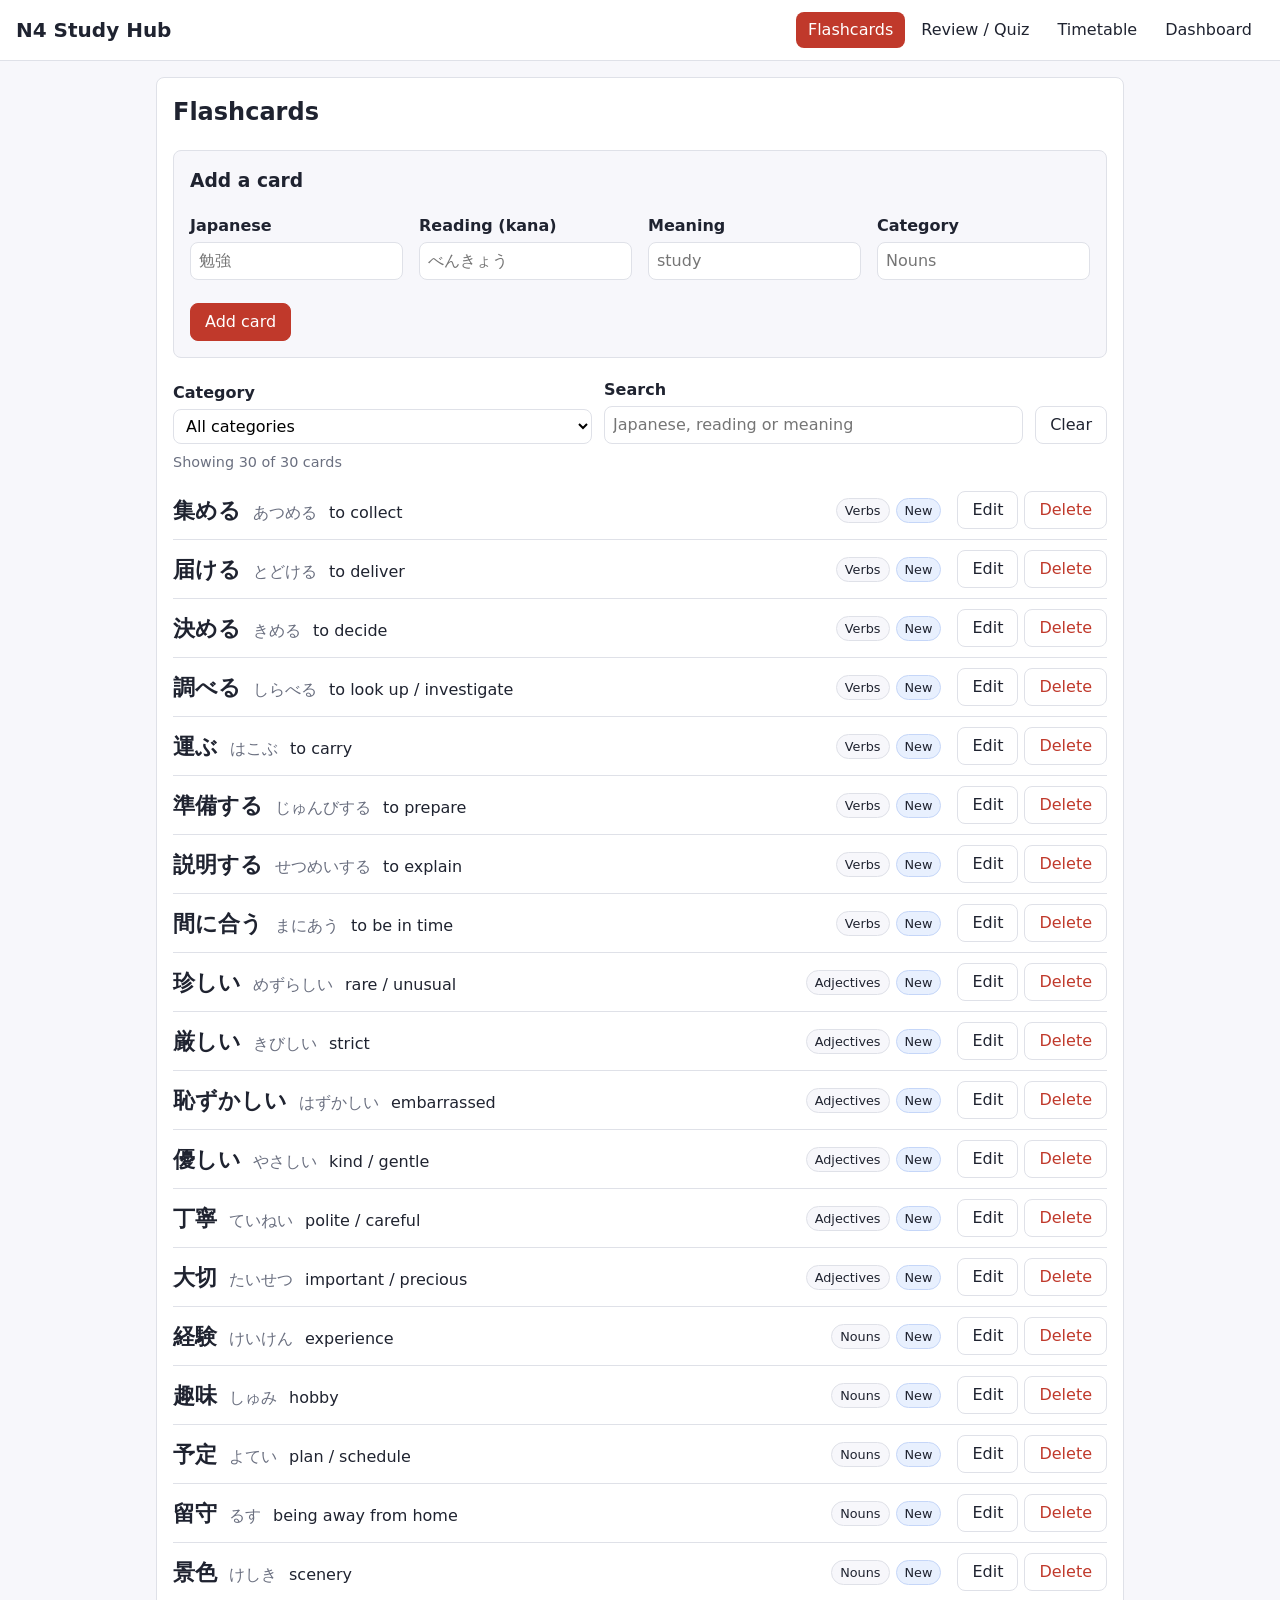
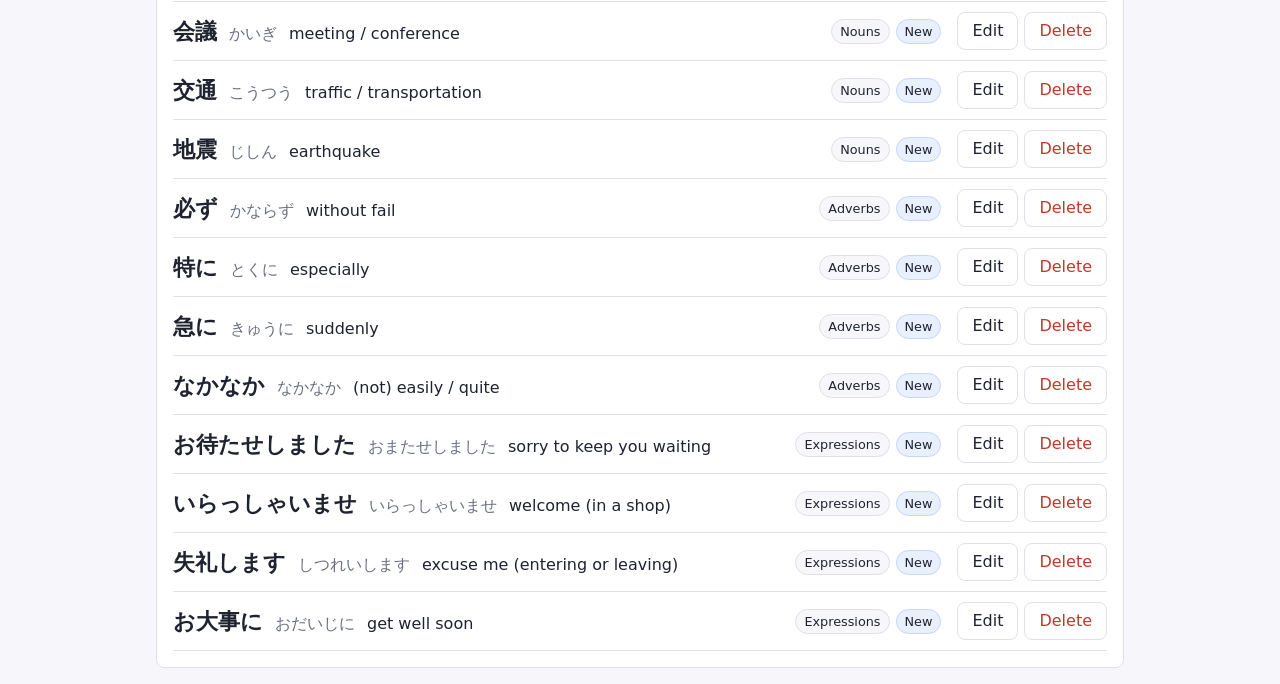
==== index.html @ 4894b8aa "feat(cards): edit, filter/search, seed deck Co-Authored-By: Claude Opus 5.5 <noreply@anthropic.com>" ====
<!DOCTYPE html>
<html lang="en">
<head>
  <meta charset="UTF-8">
  <meta name="viewport" content="width=device-width, initial-scale=1.0">
  <title>N4 Study Hub</title>
  <link rel="stylesheet" href="css/style.css">
</head>
<body>
  <header class="site-header">
    <h1 class="logo">N4 Study Hub</h1>
    <nav class="nav" aria-label="Main">
      <a href="#cards" data-nav="cards">Flashcards</a>
      <a href="#review" data-nav="review">Review / Quiz</a>
      <a href="#timetable" data-nav="timetable">Timetable</a>
      <a href="#dashboard" data-nav="dashboard">Dashboard</a>
    </nav>
  </header>

  <!-- Warnings such as "saved data was corrupted" appear here -->
  <div id="banner" class="banner" role="alert" hidden>
    <span id="banner-text"></span>
    <button type="button" id="banner-close" class="button">Dismiss</button>
  </div>

  <main>
    <section id="view-cards" data-view="cards" hidden>
      <h2>Flashcards</h2>

      <form id="card-form" class="form" novalidate>
        <h3 id="card-form-title">Add a card</h3>

        <div class="form-grid">
          <div class="field">
            <label for="card-japanese">Japanese</label>
            <input id="card-japanese" name="japanese" lang="ja" autocomplete="off"
                   placeholder="勉強" aria-describedby="card-japanese-error">
            <p id="card-japanese-error" class="error"></p>
          </div>

          <div class="field">
            <label for="card-reading">Reading (kana)</label>
            <input id="card-reading" name="reading" lang="ja" autocomplete="off"
                   placeholder="べんきょう" aria-describedby="card-reading-error">
            <p id="card-reading-error" class="error"></p>
          </div>

          <div class="field">
            <label for="card-meaning">Meaning</label>
            <input id="card-meaning" name="meaning" autocomplete="off"
                   placeholder="study" aria-describedby="card-meaning-error">
            <p id="card-meaning-error" class="error"></p>
          </div>

          <div class="field">
            <label for="card-category">Category</label>
            <input id="card-category" name="category" list="category-options" autocomplete="off"
                   placeholder="Nouns" aria-describedby="card-category-error">
            <datalist id="category-options"></datalist>
            <p id="card-category-error" class="error"></p>
          </div>
        </div>

        <div class="form-actions">
          <button type="submit" id="card-submit" class="button button-primary">Add card</button>
          <button type="button" id="card-cancel" class="button" hidden>Cancel</button>
          <p id="card-form-status" class="form-status" role="status"></p>
        </div>
      </form>

      <div class="toolbar">
        <div class="field">
          <label for="card-filter-category">Category</label>
          <select id="card-filter-category"></select>
        </div>
        <div class="field">
          <label for="card-search">Search</label>
          <input id="card-search" type="search" autocomplete="off" placeholder="Japanese, reading or meaning">
        </div>
        <button type="button" id="card-clear-filters" class="button">Clear</button>
      </div>
      <p id="card-count" class="count" aria-live="polite"></p>

      <ul id="card-list" class="card-list"></ul>
      <p id="card-empty" class="empty" hidden></p>
    </section>

    <section id="view-review" data-view="review" hidden>
      <h2>Review / Quiz</h2>
      <p class="placeholder">Flip review and quiz coming on Days 5–6.</p>
    </section>

    <section id="view-timetable" data-view="timetable" hidden>
      <h2>Timetable</h2>
      <p class="placeholder">Weekly grid coming on Day 7.</p>
    </section>

    <section id="view-dashboard" data-view="dashboard" hidden>
      <h2>Dashboard</h2>
      <p class="placeholder">Stats coming on Day 9.</p>
    </section>
  </main>

  <script type="module" src="js/main.js"></script>
</body>
</html>
---- css/style.css ----
/* ---------- Base ---------- */
:root {
  --bg: #f7f7fb;
  --surface: #ffffff;
  --text: #1f2330;
  --muted: #6b7080;
  --accent: #c0392b;
  --accent-soft: #fbe9e7;
  --border: #dfe1e8;
  --warn-bg: #fff4d6;
  --warn-text: #7a5600;
  --radius: 8px;
}

*,
*::before,
*::after {
  box-sizing: border-box;
}

body {
  margin: 0;
  font-family: system-ui, -apple-system, "Segoe UI", "Hiragino Sans", "Yu Gothic UI", "Meiryo", sans-serif;
  background: var(--bg);
  color: var(--text);
  line-height: 1.5;
}

main {
  max-width: 1000px;
  margin: 0 auto;
  padding: 16px;
}

/* ---------- Header + nav ---------- */
.site-header {
  display: flex;
  flex-wrap: wrap;
  align-items: center;
  justify-content: space-between;
  gap: 8px 16px;
  padding: 12px 16px;
  background: var(--surface);
  border-bottom: 1px solid var(--border);
}

.logo {
  margin: 0;
  font-size: 1.25rem;
}

.nav {
  display: flex;
  flex-wrap: wrap;
  gap: 4px;
}

.nav a {
  padding: 6px 12px;
  border-radius: var(--radius);
  color: var(--text);
  text-decoration: none;
}

.nav a:hover,
.nav a:focus-visible {
  background: var(--accent-soft);
}

.nav a[aria-current="page"] {
  background: var(--accent);
  color: #fff;
}

/* ---------- Banner ---------- */
.banner {
  display: flex;
  align-items: center;
  justify-content: space-between;
  gap: 12px;
  max-width: 1000px;
  margin: 12px auto 0;
  padding: 10px 16px;
  background: var(--warn-bg);
  color: var(--warn-text);
  border-radius: var(--radius);
}

.banner[hidden] {
  display: none;
}

/* ---------- Buttons ---------- */
.button {
  padding: 6px 14px;
  border: 1px solid var(--border);
  border-radius: var(--radius);
  background: var(--surface);
  color: var(--text);
  font: inherit;
  cursor: pointer;
}

.button:hover {
  background: var(--bg);
}

.button:disabled {
  opacity: 0.5;
  cursor: not-allowed;
}

.button-primary {
  background: var(--accent);
  border-color: var(--accent);
  color: #fff;
}

.button-primary:hover {
  background: #a93226;
}

.button-danger {
  color: var(--accent);
}

:focus-visible {
  outline: 3px solid #2f6fde;
  outline-offset: 2px;
}

/* ---------- Forms ---------- */
.form {
  margin-bottom: 20px;
  padding: 16px;
  border: 1px solid var(--border);
  border-radius: var(--radius);
  background: var(--bg);
}

.form h3 {
  margin-top: 0;
}

.form-grid {
  display: grid;
  grid-template-columns: repeat(auto-fit, minmax(200px, 1fr));
  gap: 4px 16px;
}

.field label {
  display: block;
  font-weight: 600;
  margin-bottom: 4px;
}

.field input,
.field select,
.toolbar input,
.toolbar select {
  width: 100%;
  padding: 6px 8px;
  border: 1px solid var(--border);
  border-radius: var(--radius);
  font: inherit;
  background: var(--surface);
}

.field input[aria-invalid="true"] {
  border-color: var(--accent);
}

.error {
  min-height: 1.5em;
  margin: 2px 0 0;
  color: var(--accent);
  font-size: 0.875rem;
}

.form-actions {
  display: flex;
  flex-wrap: wrap;
  align-items: center;
  gap: 8px 12px;
}

.form-status {
  margin: 0;
  color: var(--muted);
}

/* ---------- Toolbar (filters) ---------- */
.toolbar {
  display: flex;
  flex-wrap: wrap;
  align-items: flex-end;
  gap: 8px 12px;
}

.toolbar .field {
  flex: 1 1 200px;
}

.count {
  margin: 8px 0;
  color: var(--muted);
  font-size: 0.9rem;
}

/* ---------- Card list ---------- */
.card-list {
  list-style: none;
  margin: 0;
  padding: 0;
}

.card-item {
  display: flex;
  flex-wrap: wrap;
  align-items: center;
  gap: 8px 16px;
  padding: 10px 0;
  border-bottom: 1px solid var(--border);
}

.card-item-text {
  display: flex;
  flex-wrap: wrap;
  align-items: baseline;
  gap: 4px 12px;
  flex: 1 1 260px;
  min-width: 0;
  overflow-wrap: anywhere;
}

.card-japanese {
  font-size: 1.4rem;
  font-weight: 600;
}

.card-reading {
  color: var(--muted);
}

.card-item-meta,
.card-item-actions {
  display: flex;
  gap: 6px;
}

.tag,
.status {
  padding: 2px 8px;
  border-radius: 999px;
  font-size: 0.8rem;
  background: var(--bg);
  border: 1px solid var(--border);
}

.status-new {
  background: #e8f0fe;
  border-color: #c5d6f8;
}

.status-learning {
  background: #fff4d6;
  border-color: #f0dca0;
}

.status-known {
  background: #e3f4e8;
  border-color: #b6e0c2;
}

.empty {
  color: var(--muted);
  text-align: center;
  padding: 16px;
}

/* ---------- Views ---------- */
[data-view] {
  background: var(--surface);
  border: 1px solid var(--border);
  border-radius: var(--radius);
  padding: 16px;
}

[data-view] h2 {
  margin-top: 0;
}

.placeholder {
  color: var(--muted);
}
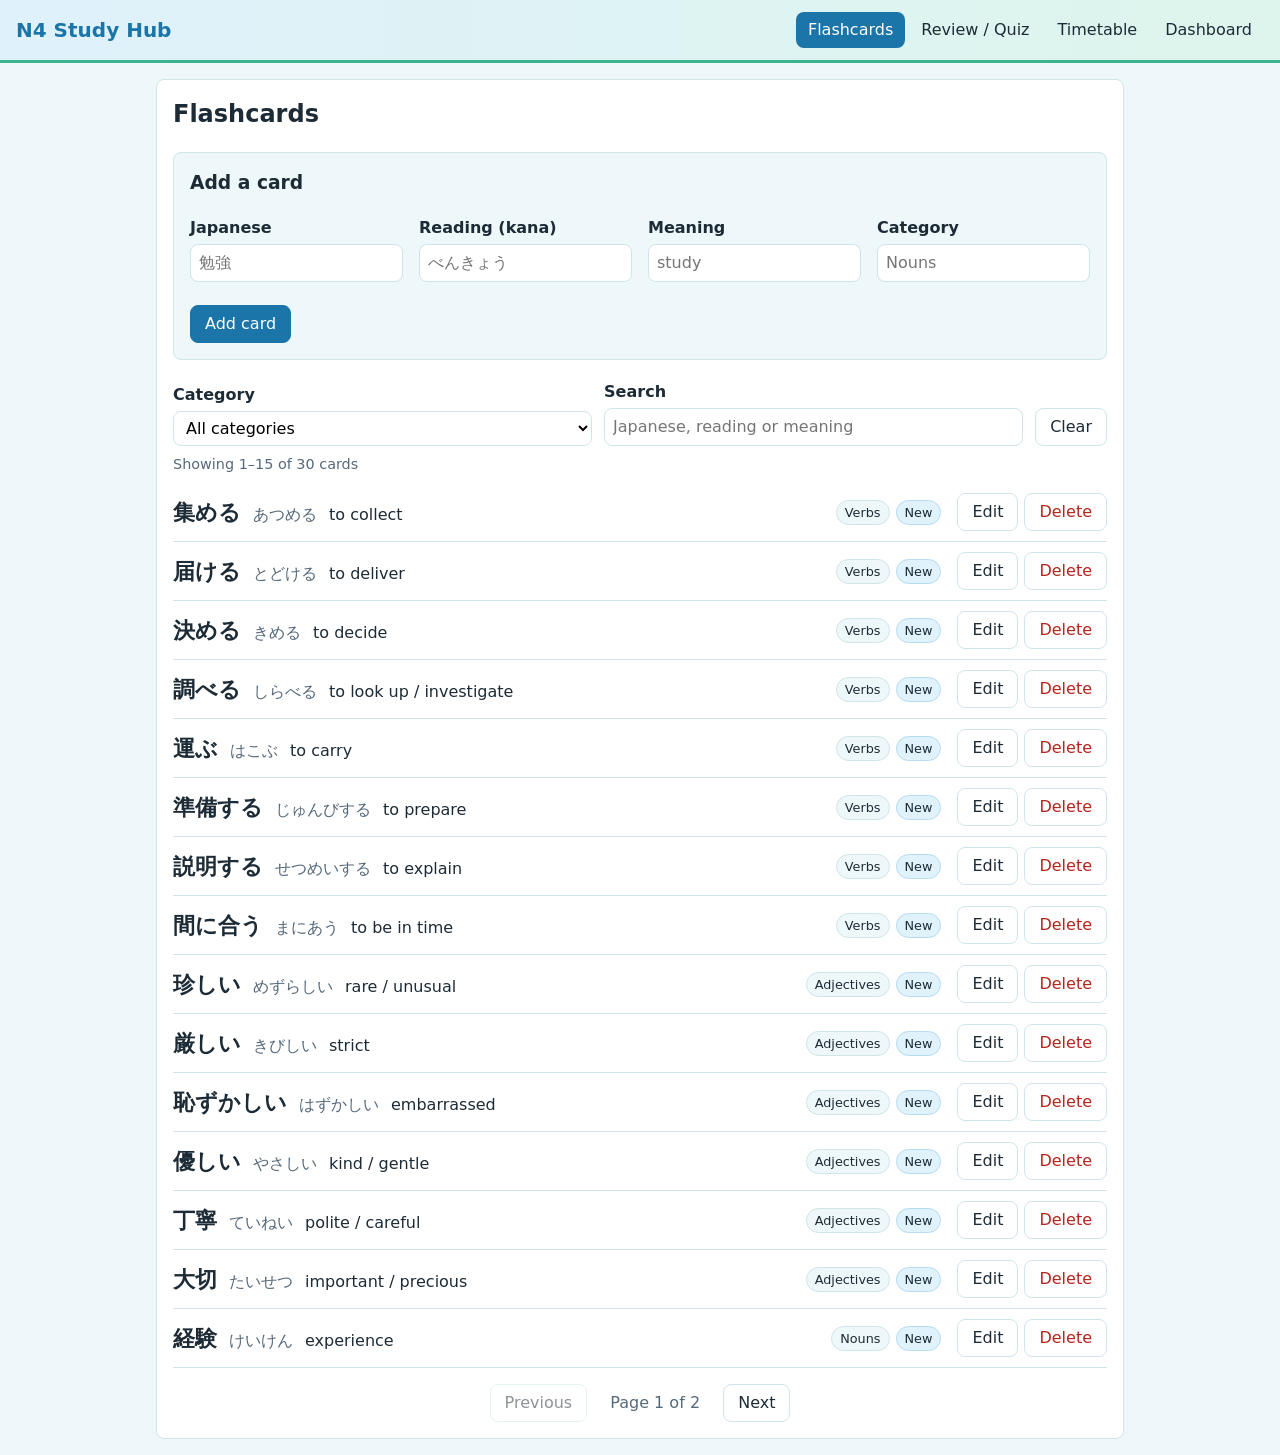
==== commit dee71e79: "feat(cards): sky blue/mint theme and 15-per-page pagination Co-Authored-By: Claude Opus 5.5 <noreply" ====
--- a/index.html
+++ b/index.html
@@ -83,11 +83,60 @@
 
       <ul id="card-list" class="card-list"></ul>
       <p id="card-empty" class="empty" hidden></p>
+
+      <nav id="card-pagination" class="pagination" aria-label="Card pages" hidden>
+        <button type="button" id="card-page-prev" class="button">Previous</button>
+        <span id="card-page-label" class="pagination-label" aria-live="polite"></span>
+        <button type="button" id="card-page-next" class="button">Next</button>
+      </nav>
     </section>
 
     <section id="view-review" data-view="review" hidden>
       <h2>Review / Quiz</h2>
-      <p class="placeholder">Flip review and quiz coming on Days 5–6.</p>
+
+      <div class="toolbar">
+        <div class="field">
+          <label for="review-category">Category</label>
+          <select id="review-category"></select>
+        </div>
+        <label class="checkbox">
+          <input type="checkbox" id="review-include-known"> Include known cards
+        </label>
+      </div>
+
+      <div id="review-area" class="review-area" hidden>
+        <p id="review-progress" class="count"></p>
+
+        <button type="button" id="flashcard" class="flashcard" aria-pressed="false"
+                aria-describedby="flashcard-hint">
+          <span class="flashcard-inner">
+            <span id="flashcard-front" class="flashcard-face flashcard-front">
+              <span id="flashcard-japanese" class="flashcard-japanese" lang="ja"></span>
+            </span>
+            <span id="flashcard-back" class="flashcard-face flashcard-back" aria-hidden="true">
+              <span id="flashcard-reading" class="flashcard-reading" lang="ja"></span>
+              <span id="flashcard-meaning" class="flashcard-meaning"></span>
+            </span>
+          </span>
+        </button>
+        <p id="flashcard-hint" class="hint">Click the card, or press Space or Enter, to flip it.</p>
+        <p id="review-status" class="hint"></p>
+
+        <div class="review-actions">
+          <button type="button" id="review-prev" class="button">Previous</button>
+          <button type="button" id="review-learning" class="button">Still learning</button>
+          <button type="button" id="review-known" class="button button-primary">Known</button>
+          <button type="button" id="review-next" class="button">Next</button>
+        </div>
+      </div>
+
+      <p id="review-empty" class="empty" hidden></p>
+
+      <div id="review-done" class="review-done" hidden>
+        <h3>Done!</h3>
+        <p id="review-summary"></p>
+        <button type="button" id="review-restart" class="button button-primary">Review again</button>
+      </div>
     </section>
 
     <section id="view-timetable" data-view="timetable" hidden>
--- a/css/style.css
+++ b/css/style.css
@@ -1,14 +1,20 @@
 /* ---------- Base ---------- */
+/* Sky blue + mint theme. All text colours pass WCAG AA contrast. */
 :root {
-  --bg: #f7f7fb;
+  --bg: #eef8fa;
   --surface: #ffffff;
-  --text: #1f2330;
-  --muted: #6b7080;
-  --accent: #c0392b;
-  --accent-soft: #fbe9e7;
-  --border: #dfe1e8;
+  --text: #1d2b36;
+  --muted: #56697a;
+  --accent: #1b75a8;        /* sky blue: buttons, active nav */
+  --accent-hover: #155d86;
+  --accent-soft: #e0f2fb;
+  --mint: #3cb58f;
+  --mint-soft: #e2f6ef;
+  --border: #cfe5ea;
+  --danger: #b3261e;        /* errors and Delete stay red */
   --warn-bg: #fff4d6;
   --warn-text: #7a5600;
+  --header-bg: linear-gradient(90deg, #dff1fb 0%, #ddf5ec 100%);
   --radius: 8px;
 }
 
@@ -40,13 +46,14 @@
   justify-content: space-between;
   gap: 8px 16px;
   padding: 12px 16px;
-  background: var(--surface);
-  border-bottom: 1px solid var(--border);
+  background: var(--header-bg);
+  border-bottom: 3px solid var(--mint);
 }
 
 .logo {
   margin: 0;
   font-size: 1.25rem;
+  color: var(--accent);
 }
 
 .nav {
@@ -64,7 +71,7 @@
 
 .nav a:hover,
 .nav a:focus-visible {
-  background: var(--accent-soft);
+  background: var(--surface);
 }
 
 .nav a[aria-current="page"] {
@@ -117,11 +124,11 @@
 }
 
 .button-primary:hover {
-  background: #a93226;
+  background: var(--accent-hover);
 }
 
 .button-danger {
-  color: var(--accent);
+  color: var(--danger);
 }
 
 :focus-visible {
@@ -156,7 +163,7 @@
 
 .field input,
 .field select,
-.toolbar input,
+.toolbar input:not([type="checkbox"]),
 .toolbar select {
   width: 100%;
   padding: 6px 8px;
@@ -167,13 +174,13 @@
 }
 
 .field input[aria-invalid="true"] {
-  border-color: var(--accent);
+  border-color: var(--danger);
 }
 
 .error {
   min-height: 1.5em;
   margin: 2px 0 0;
-  color: var(--accent);
+  color: var(--danger);
   font-size: 0.875rem;
 }
 
@@ -258,8 +265,8 @@
 }
 
 .status-new {
-  background: #e8f0fe;
-  border-color: #c5d6f8;
+  background: var(--accent-soft);
+  border-color: #b5dcf0;
 }
 
 .status-learning {
@@ -268,8 +275,133 @@
 }
 
 .status-known {
-  background: #e3f4e8;
-  border-color: #b6e0c2;
+  background: var(--mint-soft);
+  border-color: #a8e0cb;
+}
+
+/* ---------- Pagination ---------- */
+.pagination {
+  display: flex;
+  align-items: center;
+  justify-content: center;
+  gap: 12px;
+  margin-top: 16px;
+}
+
+.pagination[hidden] {
+  display: none;
+}
+
+.pagination-label {
+  color: var(--muted);
+  min-width: 7em;
+  text-align: center;
+}
+
+/* ---------- Review ---------- */
+.checkbox {
+  display: flex;
+  align-items: center;
+  gap: 6px;
+  padding: 6px 0;
+}
+
+.review-area,
+.review-done {
+  text-align: center;
+}
+
+.hint {
+  margin: 4px 0;
+  color: var(--muted);
+  font-size: 0.9rem;
+}
+
+/* The card is a <button> so it works with the keyboard for free */
+.flashcard {
+  display: block;
+  width: 100%;
+  max-width: 420px;
+  height: 240px;
+  margin: 8px auto;
+  padding: 0;
+  border: 0;
+  background: none;
+  font: inherit;
+  color: inherit;
+  cursor: pointer;
+  perspective: 1000px;
+}
+
+.flashcard-inner {
+  position: relative;
+  display: block;
+  width: 100%;
+  height: 100%;
+  transition: transform 0.4s;
+  transform-style: preserve-3d;
+}
+
+.flashcard.is-flipped .flashcard-inner {
+  transform: rotateY(180deg);
+}
+
+.flashcard.no-animation .flashcard-inner {
+  transition: none;
+}
+
+.flashcard-face {
+  position: absolute;
+  inset: 0;
+  display: flex;
+  flex-direction: column;
+  align-items: center;
+  justify-content: center;
+  gap: 8px;
+  padding: 16px;
+  border: 1px solid var(--border);
+  border-radius: 12px;
+  background: var(--surface);
+  box-shadow: 0 2px 8px rgba(0, 0, 0, 0.08);
+  backface-visibility: hidden;
+  overflow-wrap: anywhere;
+}
+
+.flashcard-front {
+  border-top: 6px solid var(--accent);
+}
+
+.flashcard-back {
+  transform: rotateY(180deg);
+  background: var(--mint-soft);
+  border-top: 6px solid var(--mint);
+}
+
+.flashcard-japanese {
+  font-size: 2.5rem;
+  font-weight: 600;
+}
+
+.flashcard-reading {
+  font-size: 1.5rem;
+}
+
+.flashcard-meaning {
+  font-size: 1.2rem;
+}
+
+.review-actions {
+  display: flex;
+  flex-wrap: wrap;
+  justify-content: center;
+  gap: 8px;
+  margin-top: 12px;
+}
+
+@media (prefers-reduced-motion: reduce) {
+  .flashcard-inner {
+    transition: none;
+  }
 }
 
 .empty {
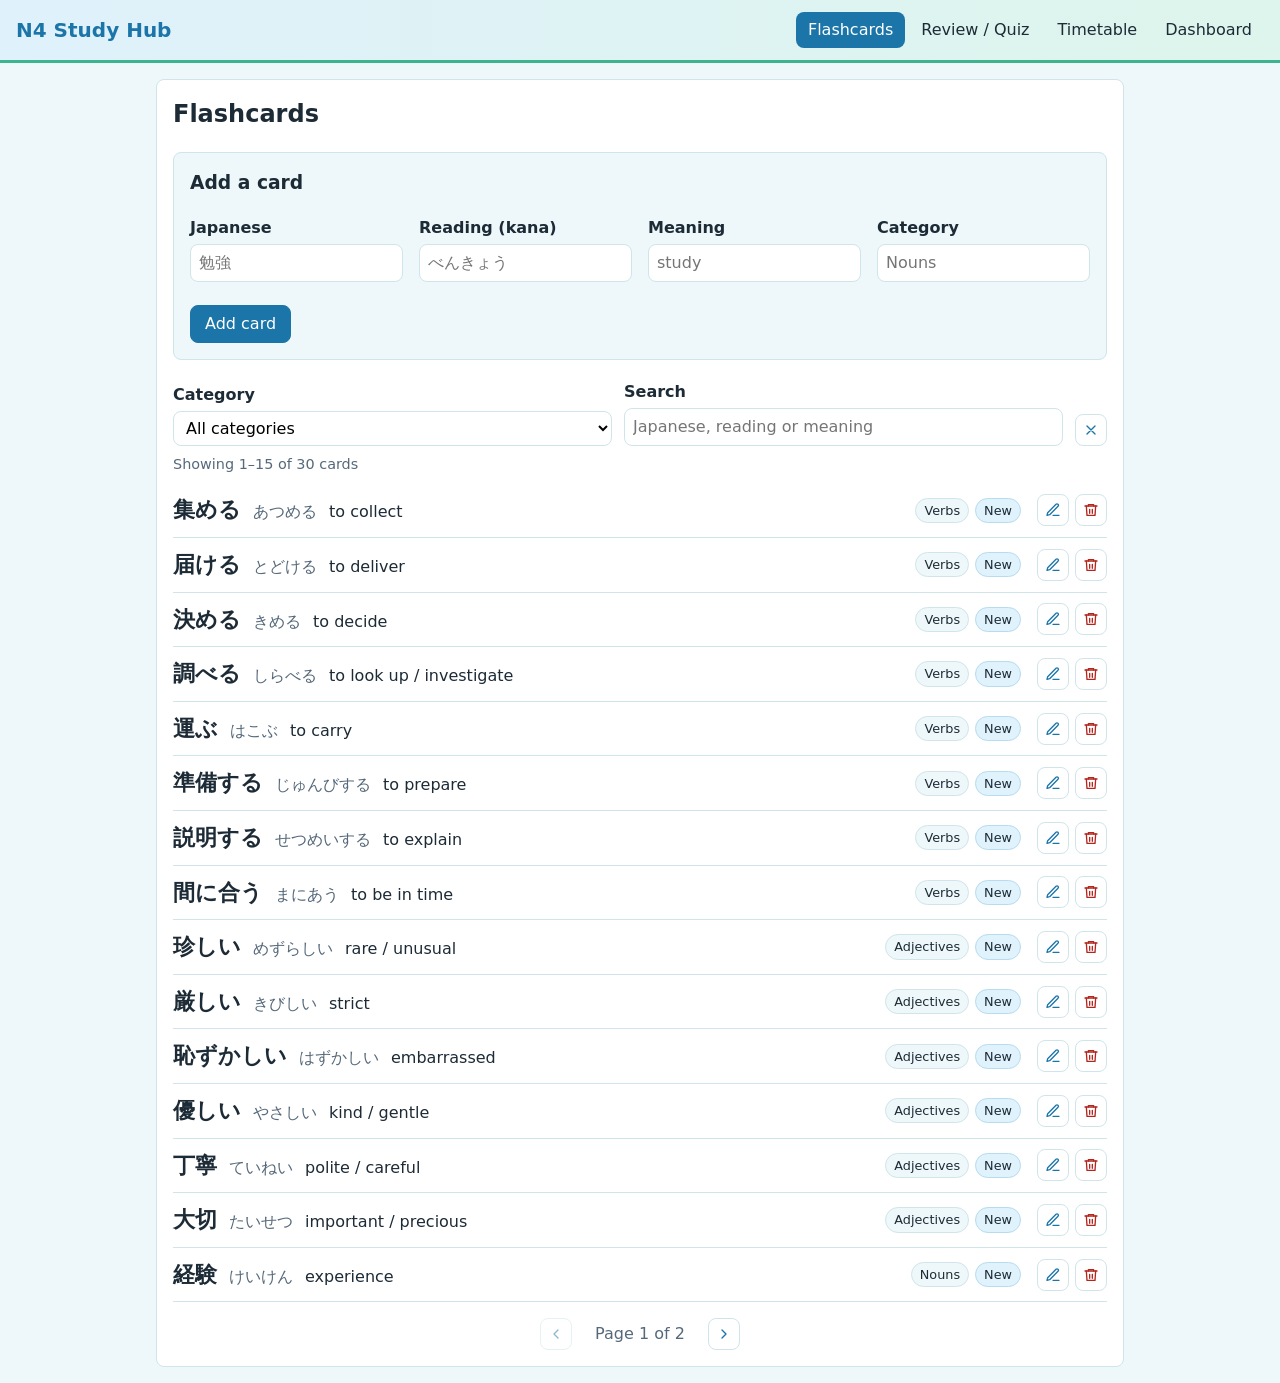
==== commit d75a8394: "style: compact icon buttons for edit, delete, prev/next, clear, dismiss Co-Authored-By: Claude Opus " ====
--- a/index.html
+++ b/index.html
@@ -7,6 +7,32 @@
   <link rel="stylesheet" href="css/style.css">
 </head>
 <body>
+  <!-- Icon set: use with <svg class="icon"><use href="#icon-edit"></use></svg> -->
+  <svg xmlns="http://www.w3.org/2000/svg" class="icon-sprite" aria-hidden="true">
+    <symbol id="icon-edit" viewBox="0 0 24 24">
+      <path d="M12 20h9"/>
+      <path d="M16.5 3.5a2.1 2.1 0 0 1 3 3L7 19l-4 1 1-4Z"/>
+    </symbol>
+    <symbol id="icon-trash" viewBox="0 0 24 24">
+      <path d="M3 6h18"/>
+      <path d="M8 6V4h8v2"/>
+      <path d="M19 6l-1 14H6L5 6"/>
+      <path d="M10 11v6M14 11v6"/>
+    </symbol>
+    <symbol id="icon-prev" viewBox="0 0 24 24">
+      <path d="M15 18l-6-6 6-6"/>
+    </symbol>
+    <symbol id="icon-next" viewBox="0 0 24 24">
+      <path d="M9 18l6-6-6-6"/>
+    </symbol>
+    <symbol id="icon-close" viewBox="0 0 24 24">
+      <path d="M18 6 6 18M6 6l12 12"/>
+    </symbol>
+    <symbol id="icon-check" viewBox="0 0 24 24">
+      <path d="M20 6 9 17l-5-5"/>
+    </symbol>
+  </svg>
+
   <header class="site-header">
     <h1 class="logo">N4 Study Hub</h1>
     <nav class="nav" aria-label="Main">
@@ -20,7 +46,9 @@
   <!-- Warnings such as "saved data was corrupted" appear here -->
   <div id="banner" class="banner" role="alert" hidden>
     <span id="banner-text"></span>
-    <button type="button" id="banner-close" class="button">Dismiss</button>
+    <button type="button" id="banner-close" class="button button-icon" aria-label="Dismiss" title="Dismiss">
+      <svg class="icon" aria-hidden="true" focusable="false"><use href="#icon-close"></use></svg>
+    </button>
   </div>
 
   <main>
@@ -77,7 +105,10 @@
           <label for="card-search">Search</label>
           <input id="card-search" type="search" autocomplete="off" placeholder="Japanese, reading or meaning">
         </div>
-        <button type="button" id="card-clear-filters" class="button">Clear</button>
+        <button type="button" id="card-clear-filters" class="button button-icon"
+                aria-label="Clear filters" title="Clear filters">
+          <svg class="icon" aria-hidden="true" focusable="false"><use href="#icon-close"></use></svg>
+        </button>
       </div>
       <p id="card-count" class="count" aria-live="polite"></p>
 
@@ -85,9 +116,15 @@
       <p id="card-empty" class="empty" hidden></p>
 
       <nav id="card-pagination" class="pagination" aria-label="Card pages" hidden>
-        <button type="button" id="card-page-prev" class="button">Previous</button>
+        <button type="button" id="card-page-prev" class="button button-icon"
+                aria-label="Previous page" title="Previous page">
+          <svg class="icon" aria-hidden="true" focusable="false"><use href="#icon-prev"></use></svg>
+        </button>
         <span id="card-page-label" class="pagination-label" aria-live="polite"></span>
-        <button type="button" id="card-page-next" class="button">Next</button>
+        <button type="button" id="card-page-next" class="button button-icon"
+                aria-label="Next page" title="Next page">
+          <svg class="icon" aria-hidden="true" focusable="false"><use href="#icon-next"></use></svg>
+        </button>
       </nav>
     </section>
 
@@ -123,10 +160,16 @@
         <p id="review-status" class="hint"></p>
 
         <div class="review-actions">
-          <button type="button" id="review-prev" class="button">Previous</button>
+          <button type="button" id="review-prev" class="button button-icon"
+                  aria-label="Previous card" title="Previous card">
+            <svg class="icon" aria-hidden="true" focusable="false"><use href="#icon-prev"></use></svg>
+          </button>
           <button type="button" id="review-learning" class="button">Still learning</button>
           <button type="button" id="review-known" class="button button-primary">Known</button>
-          <button type="button" id="review-next" class="button">Next</button>
+          <button type="button" id="review-next" class="button button-icon"
+                  aria-label="Next card" title="Next card">
+            <svg class="icon" aria-hidden="true" focusable="false"><use href="#icon-next"></use></svg>
+          </button>
         </div>
       </div>
 
--- a/css/style.css
+++ b/css/style.css
@@ -131,6 +131,51 @@
   color: var(--danger);
 }
 
+.button-danger:hover {
+  background: #fdecea;
+  border-color: #f3c1bc;
+}
+
+/* Compact square button holding one icon */
+.button-icon {
+  display: inline-flex;
+  align-items: center;
+  justify-content: center;
+  width: 32px;
+  height: 32px;
+  padding: 0;
+  color: var(--accent);
+}
+
+.button-icon:hover {
+  background: var(--accent-soft);
+}
+
+.button-icon.button-danger {
+  color: var(--danger);
+}
+
+/* The sprite only holds <symbol>s. The hidden attribute does not hide an
+   <svg> in every browser, so take it out of the layout instead. */
+.icon-sprite {
+  position: absolute;
+  width: 0;
+  height: 0;
+  overflow: hidden;
+}
+
+/* Icons draw with the button's text colour */
+.icon {
+  width: 16px;
+  height: 16px;
+  fill: none;
+  stroke: currentColor;
+  stroke-width: 2;
+  stroke-linecap: round;
+  stroke-linejoin: round;
+  pointer-events: none;
+}
+
 :focus-visible {
   outline: 3px solid #2f6fde;
   outline-offset: 2px;
